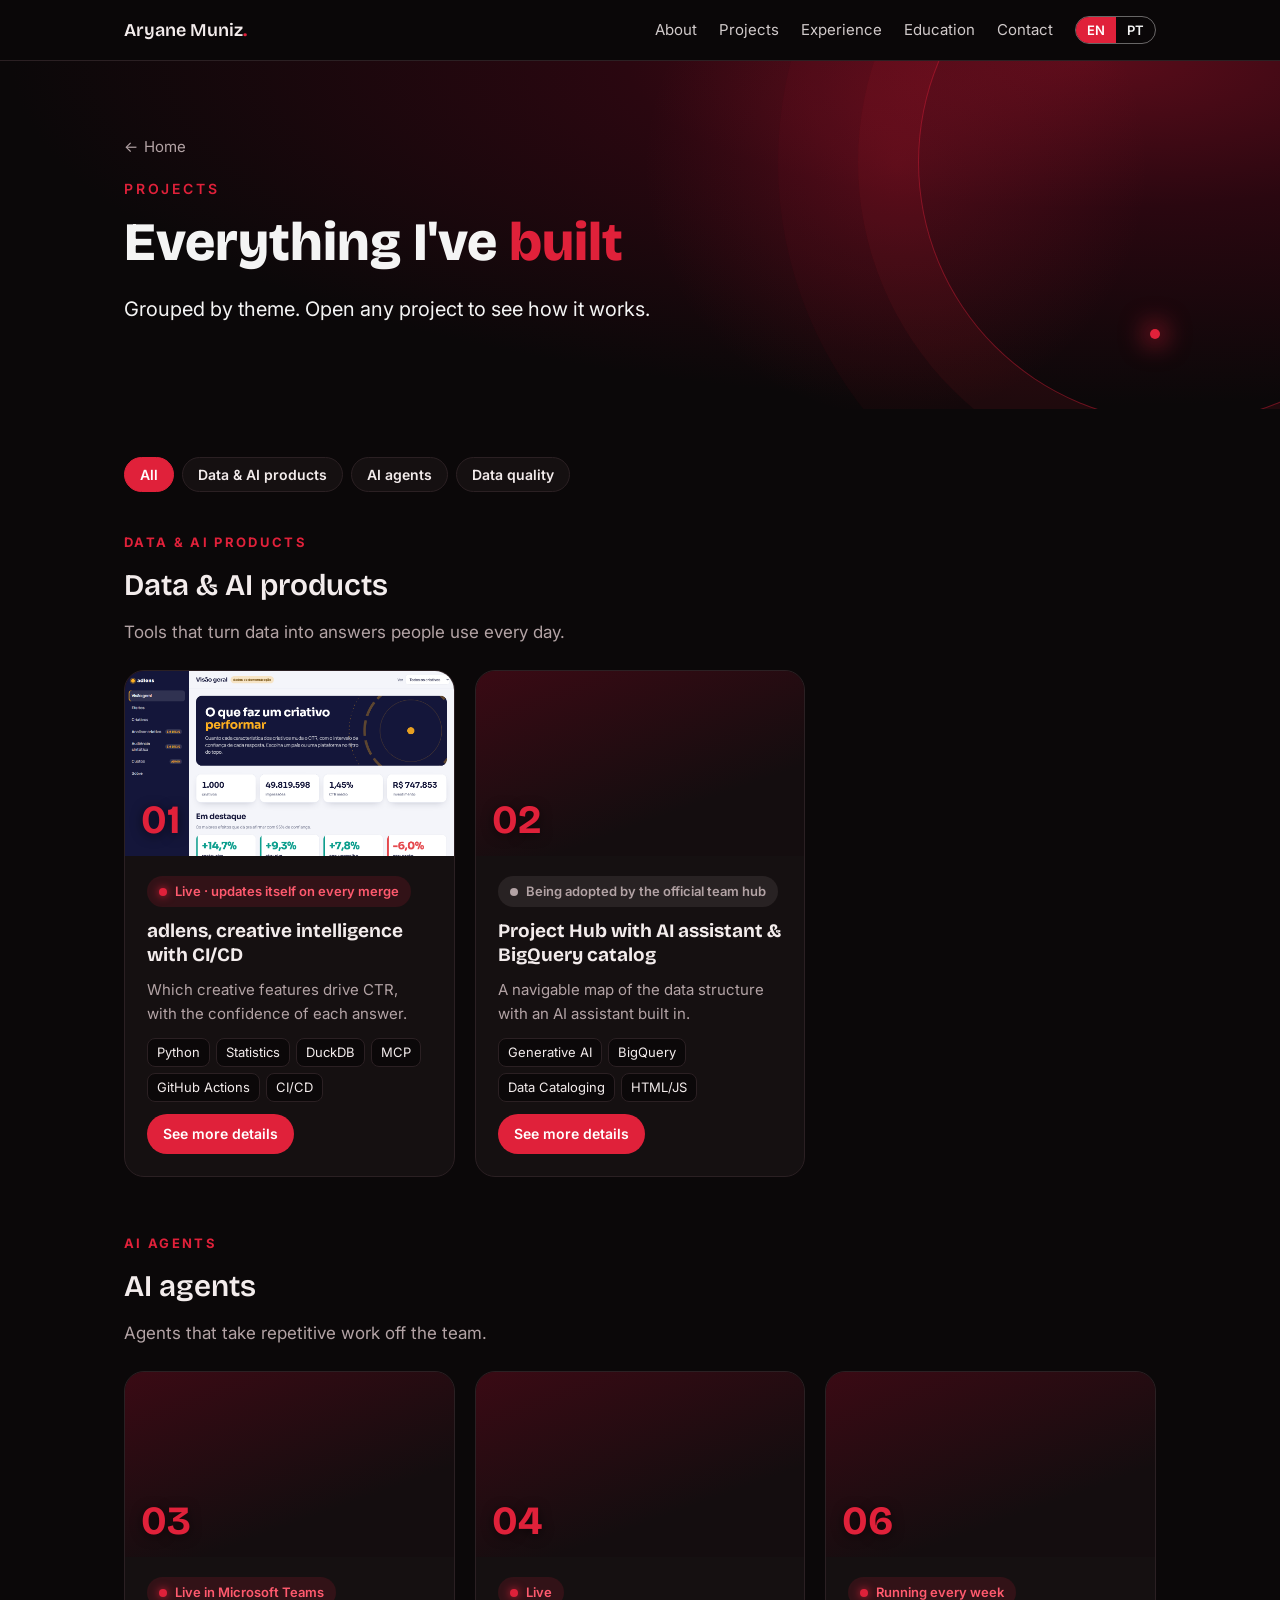
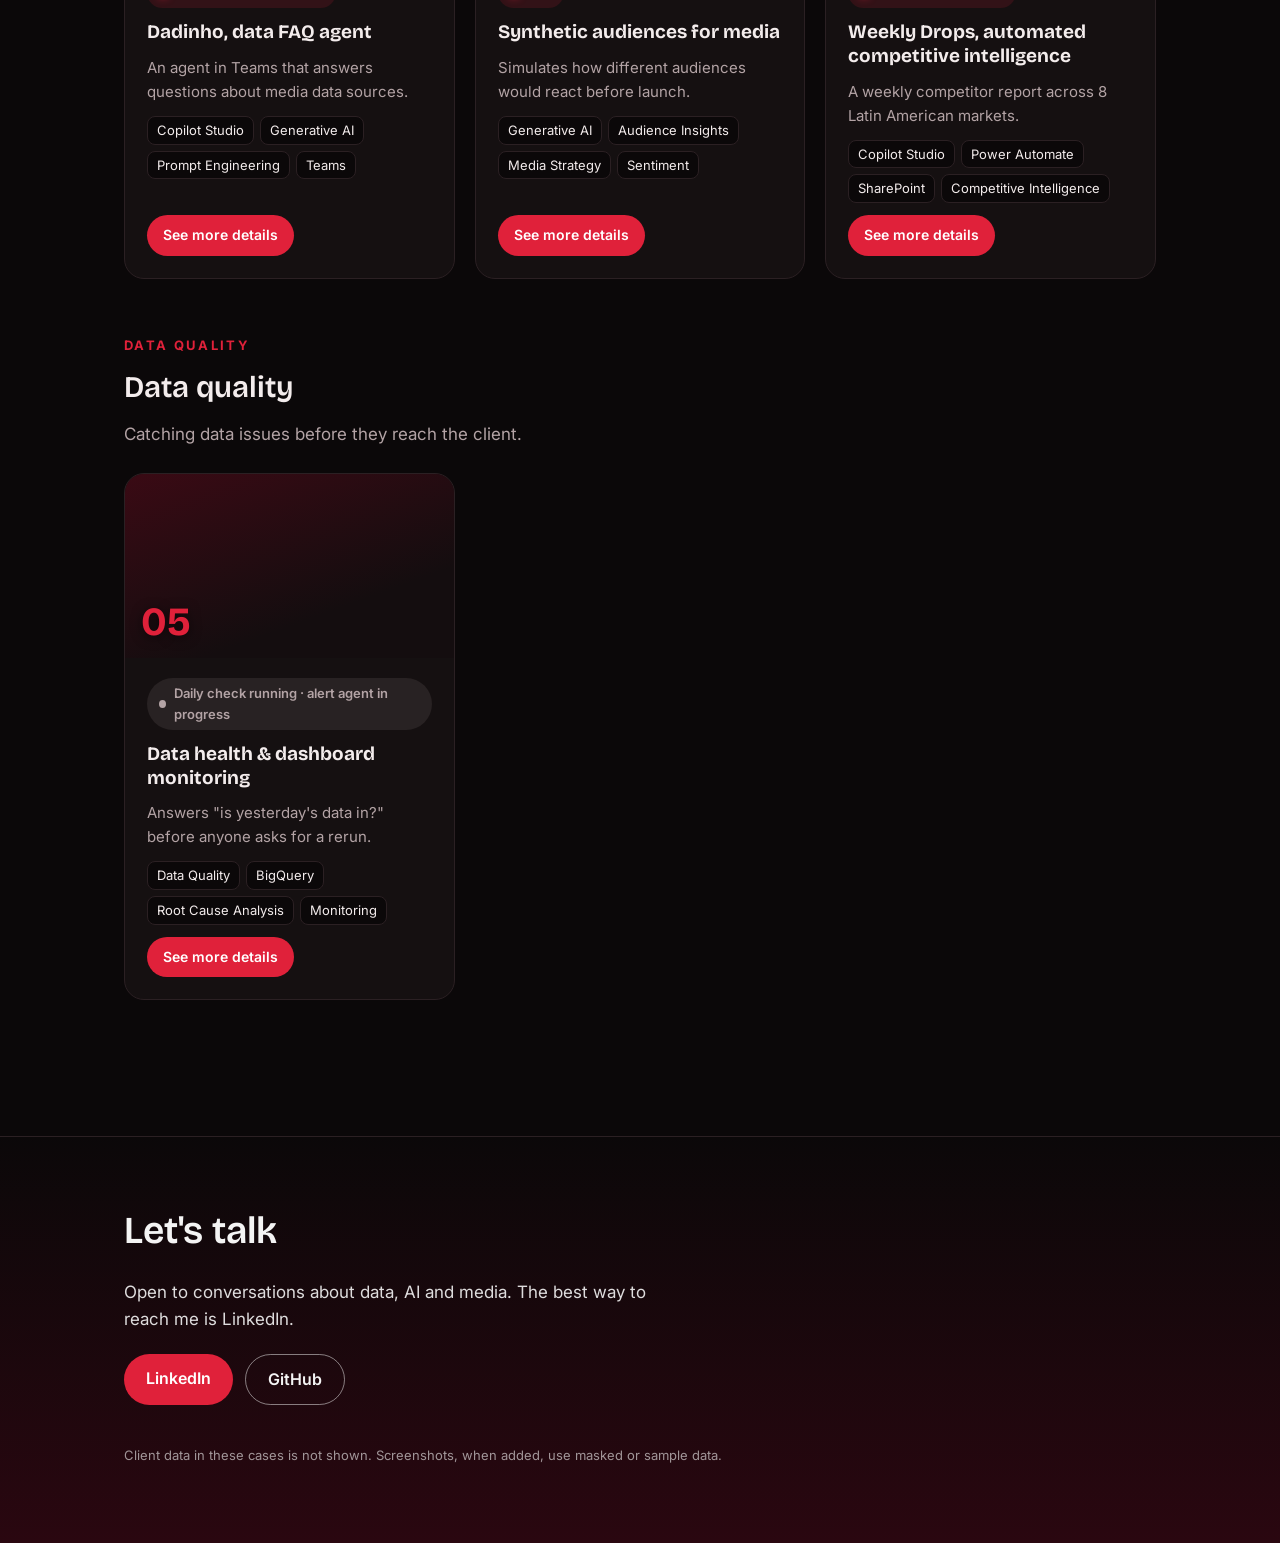
==== projetos.html @ 98534bae "feat: destaques na inicial, página de projetos por tema e detalhes de cada projeto" ====
<!doctype html>
<html lang="en">
<head>
<meta charset="utf-8">
<meta name="viewport" content="width=device-width, initial-scale=1">
<title>Projects · Aryane Muniz</title>
<meta name="description" content="Aryane Muniz — all projects in data engineering and AI, by theme.">
<link rel="preconnect" href="https://fonts.googleapis.com">
<link href="https://fonts.googleapis.com/css2?family=Bricolage+Grotesque:opsz,wght@12..96,500;12..96,700;12..96,800&family=Inter:wght@400;500;600;700&display=swap" rel="stylesheet">
<link rel="stylesheet" href="assets/site.css">
</head>
<body>

<header class="bar">
  <div class="wrap">
    <a class="logo" href="index.html">Aryane Muniz<b>.</b></a>
    <nav class="nav">
      <a href="index.html#about"><span lang="en">About</span><span lang="pt">Sobre</span></a>
      <a href="projetos.html"><span lang="en">Projects</span><span lang="pt">Projetos</span></a>
      <a href="index.html#experience"><span lang="en">Experience</span><span lang="pt">Experiência</span></a>
      <a href="index.html#education"><span lang="en">Education</span><span lang="pt">Formação</span></a>
      <a href="index.html#contact"><span lang="en">Contact</span><span lang="pt">Contato</span></a>
      <div class="lang" role="group" aria-label="Language">
        <button type="button" data-lang="en" aria-pressed="true">EN</button>
        <button type="button" data-lang="pt" aria-pressed="false">PT</button>
      </div>
    </nav>
  </div>
</header>

<div class="hero page-hero" id="top">
  <div class="spot"></div>
  <div class="wrap">
    <a class="crumb" href="index.html">← <span lang="en">Home</span><span lang="pt">Início</span></a>
    <div class="eyebrow" style="margin-top:18px"><span lang="en">Projects</span><span lang="pt">Projetos</span></div>
    <h1><span lang="en">Everything I've <em>built</em></span><span lang="pt">Tudo o que eu <em>construí</em></span></h1>
    <p class="lead"><span lang="en">Grouped by theme. Open any project to see how it works.</span><span lang="pt">Organizados por tema. Abra qualquer projeto pra ver como funciona.</span></p>
  </div>
</div>

<section style="padding-top:48px">
  <div class="wrap">
    <div class="filters" role="group" aria-label="Filtrar por tema">
      <button type="button" data-tema="todos" aria-pressed="true"><span lang="en">All</span><span lang="pt">Todos</span></button>
      <button type="button" data-tema="produtos" aria-pressed="false"><span lang="en">Data &amp; AI products</span><span lang="pt">Produtos de dados e IA</span></button>
      <button type="button" data-tema="agentes" aria-pressed="false"><span lang="en">AI agents</span><span lang="pt">Agentes de IA</span></button>
      <button type="button" data-tema="qualidade" aria-pressed="false"><span lang="en">Data quality</span><span lang="pt">Qualidade de dados</span></button>
    </div>

    <section class="theme" data-tema="produtos" style="padding:0">
      <div class="kicker reveal"><span lang="en">Data &amp; AI products</span><span lang="pt">Produtos de dados e IA</span></div>
      <h2 class="reveal"><span lang="en">Data &amp; AI products</span><span lang="pt">Produtos de dados e IA</span></h2>
      <p class="sub"><span lang="en">Tools that turn data into answers people use every day.</span><span lang="pt">Ferramentas que transformam dado em resposta para o dia a dia.</span></p>
      <div class="grid">
        <article class="pcard reveal" style="transition-delay:0ms">
          <div class="thumb">
            <div class="ph"></div>
          <img src="img/adlens-hub.png" alt="adlens, inteligência de criativos com CI/CD" onerror="this.remove()">
            <span class="num">01</span>
          </div>
          <div class="pbody">
            <div class="status"><span lang="en">Live · updates itself on every merge</span><span lang="pt">No ar · se atualiza a cada merge</span></div>
            <h3><span lang="en">adlens, creative intelligence with CI/CD</span><span lang="pt">adlens, inteligência de criativos com CI/CD</span></h3>
            <p><span lang="en">Which creative features drive CTR, with the confidence of each answer.</span><span lang="pt">Quais características dos criativos puxam o CTR, com a confiança de cada resposta.</span></p>
            <div class="tags"><span>Python</span><span>Statistics</span><span>DuckDB</span><span>MCP</span><span>GitHub Actions</span><span>CI/CD</span></div>
            <a class="btn primary" href="projetos/adlens.html"><span lang="en">See more details</span><span lang="pt">Ver mais detalhes</span></a>
          </div>
        </article>
        <article class="pcard reveal" style="transition-delay:60ms">
          <div class="thumb">
            <div class="ph"></div>
          <img src="img/hub-ia.png" alt="Hub com assistente de IA e catálogo do BigQuery" onerror="this.remove()">
            <span class="num">02</span>
          </div>
          <div class="pbody">
            <div class="status wip"><span lang="en">Being adopted by the official team hub</span><span lang="pt">Sendo incorporado ao Hub oficial do time</span></div>
            <h3><span lang="en">Project Hub with AI assistant &amp; BigQuery catalog</span><span lang="pt">Hub com assistente de IA e catálogo do BigQuery</span></h3>
            <p><span lang="en">A navigable map of the data structure with an AI assistant built in.</span><span lang="pt">Um mapa navegável da estrutura de dados com um assistente de IA integrado.</span></p>
            <div class="tags"><span>Generative AI</span><span>BigQuery</span><span>Data Cataloging</span><span>HTML/JS</span></div>
            <a class="btn primary" href="projetos/hub-ia.html"><span lang="en">See more details</span><span lang="pt">Ver mais detalhes</span></a>
          </div>
        </article>
      </div>
    </section>

    <section class="theme" data-tema="agentes" style="padding:0">
      <div class="kicker reveal"><span lang="en">AI agents</span><span lang="pt">Agentes de IA</span></div>
      <h2 class="reveal"><span lang="en">AI agents</span><span lang="pt">Agentes de IA</span></h2>
      <p class="sub"><span lang="en">Agents that take repetitive work off the team.</span><span lang="pt">Agentes que tiram trabalho repetitivo do time.</span></p>
      <div class="grid">
        <article class="pcard reveal" style="transition-delay:0ms">
          <div class="thumb">
            <div class="ph"></div>
          <img src="img/dadinho.png" alt="Dadinho, agente de FAQ de dados" onerror="this.remove()">
            <span class="num">03</span>
          </div>
          <div class="pbody">
            <div class="status"><span lang="en">Live in Microsoft Teams</span><span lang="pt">No ar no Microsoft Teams</span></div>
            <h3><span lang="en">Dadinho, data FAQ agent</span><span lang="pt">Dadinho, agente de FAQ de dados</span></h3>
            <p><span lang="en">An agent in Teams that answers questions about media data sources.</span><span lang="pt">Um agente no Teams que responde dúvidas sobre as bases de mídia.</span></p>
            <div class="tags"><span>Copilot Studio</span><span>Generative AI</span><span>Prompt Engineering</span><span>Teams</span></div>
            <a class="btn primary" href="projetos/dadinho.html"><span lang="en">See more details</span><span lang="pt">Ver mais detalhes</span></a>
          </div>
        </article>
        <article class="pcard reveal" style="transition-delay:60ms">
          <div class="thumb">
            <div class="ph"></div>
          <img src="img/audiencia-sintetica.png" alt="Audiência sintética para mídia" onerror="this.remove()">
            <span class="num">04</span>
          </div>
          <div class="pbody">
            <div class="status"><span lang="en">Live</span><span lang="pt">No ar</span></div>
            <h3><span lang="en">Synthetic audiences for media</span><span lang="pt">Audiência sintética para mídia</span></h3>
            <p><span lang="en">Simulates how different audiences would react before launch.</span><span lang="pt">Simula como públicos diferentes reagiriam antes de lançar.</span></p>
            <div class="tags"><span>Generative AI</span><span>Audience Insights</span><span>Media Strategy</span><span>Sentiment</span></div>
            <a class="btn primary" href="projetos/audiencia-sintetica.html"><span lang="en">See more details</span><span lang="pt">Ver mais detalhes</span></a>
          </div>
        </article>
        <article class="pcard reveal" style="transition-delay:120ms">
          <div class="thumb">
            <div class="ph"></div>
          <img src="img/weekly-drops.png" alt="Weekly Drops, inteligência competitiva automatizada" onerror="this.remove()">
            <span class="num">06</span>
          </div>
          <div class="pbody">
            <div class="status"><span lang="en">Running every week</span><span lang="pt">Rodando toda semana</span></div>
            <h3><span lang="en">Weekly Drops, automated competitive intelligence</span><span lang="pt">Weekly Drops, inteligência competitiva automatizada</span></h3>
            <p><span lang="en">A weekly competitor report across 8 Latin American markets.</span><span lang="pt">Um relatório semanal de concorrência em 8 mercados da América Latina.</span></p>
            <div class="tags"><span>Copilot Studio</span><span>Power Automate</span><span>SharePoint</span><span>Competitive Intelligence</span></div>
            <a class="btn primary" href="projetos/weekly-drops.html"><span lang="en">See more details</span><span lang="pt">Ver mais detalhes</span></a>
          </div>
        </article>
      </div>
    </section>

    <section class="theme" data-tema="qualidade" style="padding:0">
      <div class="kicker reveal"><span lang="en">Data quality</span><span lang="pt">Qualidade de dados</span></div>
      <h2 class="reveal"><span lang="en">Data quality</span><span lang="pt">Qualidade de dados</span></h2>
      <p class="sub"><span lang="en">Catching data issues before they reach the client.</span><span lang="pt">Pegar problema de dado antes que chegue no cliente.</span></p>
      <div class="grid">
        <article class="pcard reveal" style="transition-delay:0ms">
          <div class="thumb">
            <div class="ph"></div>
          <img src="img/saude-do-dado.png" alt="Saúde do dado e monitoramento de dashboards" onerror="this.remove()">
            <span class="num">05</span>
          </div>
          <div class="pbody">
            <div class="status wip"><span lang="en">Daily check running · alert agent in progress</span><span lang="pt">Checagem diária rodando · agente de alertas em construção</span></div>
            <h3><span lang="en">Data health &amp; dashboard monitoring</span><span lang="pt">Saúde do dado e monitoramento de dashboards</span></h3>
            <p><span lang="en">Answers "is yesterday's data in?" before anyone asks for a rerun.</span><span lang="pt">Responde "o dado de ontem entrou?" antes de alguém pedir reprocessamento.</span></p>
            <div class="tags"><span>Data Quality</span><span>BigQuery</span><span>Root Cause Analysis</span><span>Monitoring</span></div>
            <a class="btn primary" href="projetos/saude-do-dado.html"><span lang="en">See more details</span><span lang="pt">Ver mais detalhes</span></a>
          </div>
        </article>
      </div>
    </section>
  </div>
</section>

<footer id="contact">
  <div class="wrap">
    <h2><span lang="en">Let's talk</span><span lang="pt">Vamos conversar</span></h2>
    <p style="max-width:560px;opacity:.9"><span lang="en">Open to conversations about data, AI and media. The best way to reach me is LinkedIn.</span><span lang="pt">Aberta a conversas sobre dados, IA e mídia. O melhor jeito de falar comigo é pelo LinkedIn.</span></p>
    <div class="cta">
      <a class="btn primary" href="https://www.linkedin.com/in/aryanemuniz-ai" target="_blank" rel="noopener">LinkedIn</a>
      <a class="btn ghost" href="https://github.com/AryaneMuniz" target="_blank" rel="noopener">GitHub</a>
    </div>
    <p class="small"><span lang="en">Client data in these cases is not shown. Screenshots, when added, use masked or sample data.</span><span lang="pt">Os cases não mostram dado de cliente. Os prints, quando entrarem, usam dados mascarados ou fictícios.</span></p>
  </div>
</footer>

<script src="assets/site.js"></script>
</body>
</html>
---- assets/site.css ----
:root{
  --panel:#140d0f; --panel-2:#3a0a14; --red:#E0213A; --red-soft:#ff5a6e; --red-deep:#8f1424;
  --bg:#0b0809; --card:#151011; --ink:#f3ecec; --muted:#b3a3a5; --line:#2b2023;
  --display:'Bricolage Grotesque',system-ui,sans-serif;
  --body:'Inter',system-ui,-apple-system,sans-serif;
  color-scheme:dark;
}
*{box-sizing:border-box}
html{scroll-behavior:smooth}
body{margin:0;background:var(--bg);color:var(--ink);font-family:var(--body);font-size:17px;line-height:1.6}
a{color:inherit}
.wrap{max-width:1080px;margin:0 auto;padding:0 24px}

/* language toggle: show only the active language */
html[lang="en"] [lang="pt"], html[lang="pt"] [lang="en"]{display:none !important}

/* top bar */
.bar{position:sticky;top:0;z-index:10;background:rgba(11,8,9,.85);backdrop-filter:blur(8px);border-bottom:1px solid var(--line);color:var(--ink)}
.bar .wrap{display:flex;align-items:center;justify-content:space-between;height:60px}
.logo{font-family:var(--display);font-weight:600;font-size:18px;text-decoration:none}
.logo b{color:var(--red)}
.nav{display:flex;gap:22px;align-items:center;font-size:15px}
.nav a{text-decoration:none;opacity:.85}
.nav a:hover{opacity:1;color:var(--red)}
.lang{display:flex;border:1.5px solid rgba(244,244,244,.4);border-radius:99px;overflow:hidden}
.lang button{background:none;border:0;color:#F4F4F4;font:600 13px var(--body);padding:5px 11px;cursor:pointer}
.lang button[aria-pressed="true"]{background:var(--red);color:#fff}

/* hero */
.hero{background:radial-gradient(ellipse at 85% 0%,#5a0c1a 0,#2a0710 30%,var(--bg) 70%);color:#F4F4F4;padding:88px 0 96px;position:relative;overflow:hidden}
.hero::after{content:"";position:absolute;right:-160px;top:-160px;width:520px;height:520px;border-radius:50%;border:1px solid rgba(224,33,58,.45);box-shadow:0 0 0 60px rgba(224,33,58,.06),0 0 0 140px rgba(224,33,58,.04)}
.hero::before{content:"";position:absolute;right:120px;bottom:70px;width:10px;height:10px;border-radius:50%;background:var(--red);box-shadow:0 0 24px 6px rgba(224,33,58,.6)}
.eyebrow{font-size:14px;letter-spacing:.2em;text-transform:uppercase;color:var(--red);font-weight:600}
h1{font-family:var(--display);font-weight:800;font-size:clamp(38px,6vw,64px);line-height:1.05;margin:14px 0 22px;max-width:760px;position:relative;z-index:1}
h1 em{font-style:normal;color:var(--red)}
.lead{font-size:20px;max-width:620px;opacity:.92;position:relative;z-index:1}
.cta{display:flex;flex-wrap:wrap;gap:12px;margin-top:32px;position:relative;z-index:1}
.btn{display:inline-block;text-decoration:none;font-weight:600;padding:12px 22px;border-radius:99px;font-size:16px}
.btn.primary{background:var(--red);color:#fff}
.btn.ghost{border:1.5px solid rgba(244,244,244,.5);color:#F4F4F4}
.btn:hover{filter:brightness(1.08)}

/* sections */
section{padding:80px 0}
h2{font-family:var(--display);font-weight:600;font-size:clamp(28px,4vw,38px);margin:0 0 10px}
.sub{color:var(--muted);margin:0 0 40px;max-width:640px}
.kicker{font-size:13px;letter-spacing:.18em;text-transform:uppercase;color:var(--red);font-weight:700;margin-bottom:8px}

/* about */
.about{display:grid;grid-template-columns:1.3fr 1fr;gap:48px}
.about p{margin:0 0 16px}
.pill-list{display:flex;flex-wrap:wrap;gap:8px}
.pill{border:1.5px solid var(--line);background:var(--card);border-radius:99px;padding:6px 14px;font-size:14px;font-weight:500}
.box{background:var(--card);border:1px solid var(--line);border-radius:18px;padding:26px}
.box h3{font-family:var(--display);font-size:17px;margin:0 0 14px}
.clients{display:flex;flex-wrap:wrap;gap:10px;margin-top:6px}
.clients span{font-family:var(--display);font-weight:600;font-size:16px}
.clients span+span::before{content:"·";margin-right:10px;color:var(--red)}

/* cases */
.cases{display:grid;gap:24px}
.case{background:var(--card);border:1px solid var(--line);border-radius:22px;display:grid;grid-template-columns:1fr 1.15fr;overflow:hidden}
.case .media{background:linear-gradient(160deg,#3a0a14,#140d0f 70%);color:#F4F4F4;display:flex;flex-direction:column;justify-content:space-between;padding:28px;min-height:280px;position:relative;overflow:hidden}
.case .media .num{font-family:var(--display);font-size:64px;font-weight:700;color:var(--red);line-height:1}
.case .media .ph{font-size:13px;opacity:.6;border:1px dashed rgba(244,244,244,.4);border-radius:10px;padding:10px 12px}
.case .media img{position:absolute;inset:0;width:100%;height:100%;object-fit:cover}
.case .body{padding:30px 32px}
.case h3{font-family:var(--display);font-size:22px;line-height:1.2;margin:4px 0 16px}
.case dl{margin:0 0 18px;display:grid;gap:10px}
.case dt{font-size:12px;letter-spacing:.14em;text-transform:uppercase;font-weight:700;color:var(--muted)}
.case dd{margin:2px 0 0}
.status{display:inline-flex;align-items:center;gap:8px;font-size:14px;font-weight:600;background:rgba(224,33,58,.14);color:var(--red-soft);border-radius:99px;padding:5px 12px;margin-bottom:16px}
.status::before{content:"";width:8px;height:8px;border-radius:50%;background:var(--red);box-shadow:0 0 8px var(--red)}
.status.wip{background:rgba(179,163,165,.12);color:var(--muted)}.status.wip::before{background:var(--muted);box-shadow:none}
.tags{display:flex;flex-wrap:wrap;gap:6px}
.tags span{font-size:13px;background:var(--bg);border:1px solid var(--line);border-radius:8px;padding:3px 9px}

/* experience */
.timeline{display:grid;gap:18px}
.job{display:grid;grid-template-columns:180px 1fr;gap:24px;padding:24px 0;border-top:1px solid var(--line)}
.job .when{color:var(--muted);font-size:15px}
.job h3{font-family:var(--display);font-size:19px;margin:0 0 6px}
.job p{margin:0;color:var(--muted)}

/* footer */
footer{background:linear-gradient(180deg,var(--bg),#2a0710);border-top:1px solid var(--line);color:#F4F4F4;padding:64px 0}
footer h2{color:#F4F4F4}
footer .cta{margin-top:20px}
.small{font-size:13px;opacity:.6;margin-top:40px}

@media (max-width:820px){
  .nav a{display:none}
  .about{grid-template-columns:1fr}
  .case{grid-template-columns:1fr}
  .case .media{min-height:180px}
  .job{grid-template-columns:1fr;gap:4px}
  .hero::after{width:300px;height:300px;right:-150px;top:-150px}
  .eyebrow{position:relative;z-index:1}
  .hero::before{display:none}
  section{padding:60px 0}
}
@media (max-width:480px){ .wrap{padding:0 16px} .case .body{padding:24px 20px} }


/* EDUCATION */
.edu{display:grid;grid-template-columns:repeat(3,1fr);gap:18px}
.edu .box h3{margin-bottom:6px}
.edu .org{color:var(--red-soft);font-weight:600;font-size:15px}
.edu .when{color:var(--muted);font-size:14px;margin:2px 0 12px}
.edu ul{margin:0;padding-left:18px;color:var(--muted);font-size:15px}
.edu li{margin:3px 0}
.lvl{display:flex;justify-content:space-between;gap:16px;border-bottom:1px solid var(--line);padding:8px 0;font-size:15px}
.lvl:last-child{border-bottom:0}
.lvl b{color:var(--ink);font-weight:600}
.lvl span{color:var(--muted);text-align:right}
@media (max-width:820px){ .edu{grid-template-columns:1fr} }

/* MOTION */
@keyframes fadeUp{from{opacity:0;transform:translateY(24px)}to{opacity:1;transform:none}}
@keyframes spinSlow{to{transform:rotate(360deg)}}
@keyframes pulse{0%,100%{transform:scale(1);opacity:1}50%{transform:scale(1.6);opacity:.55}}
@keyframes float{0%,100%{transform:translateY(0)}50%{transform:translateY(-14px)}}
@keyframes glow{0%,100%{opacity:.75}50%{opacity:1}}
@keyframes blink{50%{opacity:0}}

.hero .eyebrow,.hero h1,.hero .lead,.hero .cta{opacity:0;animation:fadeUp .9s cubic-bezier(.2,.7,.2,1) forwards}
.hero h1{animation-delay:.12s}.hero .lead{animation-delay:.26s}.hero .cta{animation-delay:.4s}
.hero::after{animation:spinSlow 40s linear infinite, glow 6s ease-in-out infinite;border-top-color:rgba(255,90,110,.9)}
.hero::before{animation:pulse 2.6s ease-in-out infinite, float 7s ease-in-out infinite}
.hero h1 em{display:inline-block;animation:float 4s ease-in-out infinite}

/* spotlight that follows the mouse in the hero */
.hero .spot{position:absolute;inset:0;pointer-events:none;background:radial-gradient(420px circle at var(--mx,70%) var(--my,30%),rgba(224,33,58,.18),transparent 60%);transition:background .1s}

/* scroll reveal */
.reveal{opacity:0;transform:translateY(30px);transition:opacity .8s cubic-bezier(.2,.7,.2,1),transform .8s cubic-bezier(.2,.7,.2,1)}
.reveal.in{opacity:1;transform:none}

/* hover */
.case{transition:transform .35s ease,border-color .35s ease,box-shadow .35s ease}
.case:hover{transform:translateY(-6px);border-color:rgba(224,33,58,.5);box-shadow:0 18px 50px -20px rgba(224,33,58,.45)}
.case .media .num{transition:transform .5s ease,text-shadow .5s ease}
.case:hover .media .num{transform:translateX(6px) scale(1.06);text-shadow:0 0 24px rgba(224,33,58,.7)}
.pill,.tags span{transition:border-color .25s,color .25s,transform .25s}
.pill:hover,.tags span:hover{border-color:var(--red);color:var(--red-soft);transform:translateY(-2px)}
.btn{transition:transform .2s ease,filter .2s ease,box-shadow .2s ease}
.btn:hover{transform:translateY(-2px)}
.btn.primary:hover{box-shadow:0 10px 30px -8px rgba(224,33,58,.7)}
.logo b{display:inline-block;animation:blink 1.2s steps(1) infinite}

@media (prefers-reduced-motion: reduce){
  *,*::before,*::after{animation:none !important;transition:none !important}
  .hero .eyebrow,.hero h1,.hero .lead,.hero .cta,.reveal{opacity:1 !important;transform:none !important}
}

/* ===== destaques, projetos e detalhes ===== */
.case .more{margin-top:22px;display:flex;flex-wrap:wrap;gap:10px}
.case .media .ph{position:relative}
.case .media img{object-position:top left}
.see-all{display:flex;justify-content:center;margin-top:40px}
.btn.outline{border:1.5px solid var(--red);color:var(--ink)}
.btn.outline:hover{background:rgba(224,33,58,.12)}
.page-hero{padding:72px 0 64px}
.page-hero h1{font-size:clamp(34px,5vw,54px)}
.crumb{display:inline-flex;align-items:center;gap:6px;color:var(--muted);text-decoration:none;font-size:15px;position:relative;z-index:1}
.crumb:hover{color:var(--red-soft)}
.filters{display:flex;flex-wrap:wrap;gap:8px;margin:0 0 40px}
.filters button{font:600 14px var(--body);color:var(--ink);background:var(--card);border:1.5px solid var(--line);border-radius:99px;padding:8px 15px;cursor:pointer;transition:border-color .2s,background .2s}
.filters button:hover{border-color:var(--red)}
.filters button[aria-pressed="true"]{background:var(--red);border-color:var(--red);color:#fff}
.theme{margin-bottom:56px}
.theme h2{font-size:clamp(24px,3vw,30px)}
.theme .sub{margin-bottom:24px}
.grid{display:grid;grid-template-columns:repeat(auto-fill,minmax(300px,1fr));gap:20px}
.pcard{background:var(--card);border:1px solid var(--line);border-radius:20px;overflow:hidden;display:flex;flex-direction:column;transition:transform .35s ease,border-color .35s ease,box-shadow .35s ease,opacity .8s,translate .8s}
.pcard:hover{transform:translateY(-6px);border-color:rgba(224,33,58,.5);box-shadow:0 18px 50px -20px rgba(224,33,58,.45)}
.pcard .thumb{position:relative;aspect-ratio:16/9;background:linear-gradient(160deg,#3a0a14,#140d0f 70%);display:flex;align-items:flex-end;padding:16px;overflow:hidden}
.pcard .thumb img{position:absolute;inset:0;width:100%;height:100%;object-fit:cover;object-position:top left}
.pcard .thumb .ph{display:none}
.pcard .thumb .num{position:relative;font-family:var(--display);font-size:40px;font-weight:700;color:var(--red);line-height:1;text-shadow:0 2px 12px rgba(0,0,0,.6)}
.pcard .pbody{padding:20px 22px 22px;display:flex;flex-direction:column;gap:12px;flex:1}
.pcard .status{margin-bottom:0;align-self:flex-start;font-size:13px}
.pcard h3{font-family:var(--display);font-size:19px;line-height:1.25;margin:0}
.pcard p{margin:0;color:var(--muted);font-size:15px}
.pcard .btn{align-self:flex-start;margin-top:auto;padding:9px 16px;font-size:14px}
.detail{display:grid;grid-template-columns:1.35fr 1fr;gap:40px;align-items:start}
.detail .main{display:flex;flex-direction:column;gap:28px}
.detail h2{font-size:24px;margin:0 0 8px}
.detail p{margin:0}
.steps{list-style:none;margin:0;padding:0;display:grid;gap:12px;counter-reset:passo}
.steps li{counter-increment:passo;display:grid;grid-template-columns:36px 1fr;gap:12px;align-items:start}
.steps li::before{content:counter(passo);width:32px;height:32px;border-radius:50%;background:rgba(224,33,58,.16);color:var(--red-soft);font-weight:700;display:grid;place-items:center;font-size:14px}
.shot{border-radius:20px;overflow:hidden;border:1px solid var(--line);background:linear-gradient(160deg,#3a0a14,#140d0f 70%);aspect-ratio:16/10;position:relative;display:flex;align-items:center;justify-content:center;color:var(--muted);font-size:14px;padding:16px;text-align:center}
.shot img{position:absolute;inset:0;width:100%;height:100%;object-fit:cover;object-position:top left}
.side{display:flex;flex-direction:column;gap:18px;position:sticky;top:84px}
.side .box h3{margin-bottom:10px}
.next-prev{display:flex;justify-content:space-between;gap:12px;flex-wrap:wrap;margin-top:48px;padding-top:24px;border-top:1px solid var(--line)}
.next-prev a{color:var(--muted);text-decoration:none;font-weight:600}
.next-prev a:hover{color:var(--red-soft)}
@media (max-width:820px){.detail{grid-template-columns:1fr}.side{position:static}}
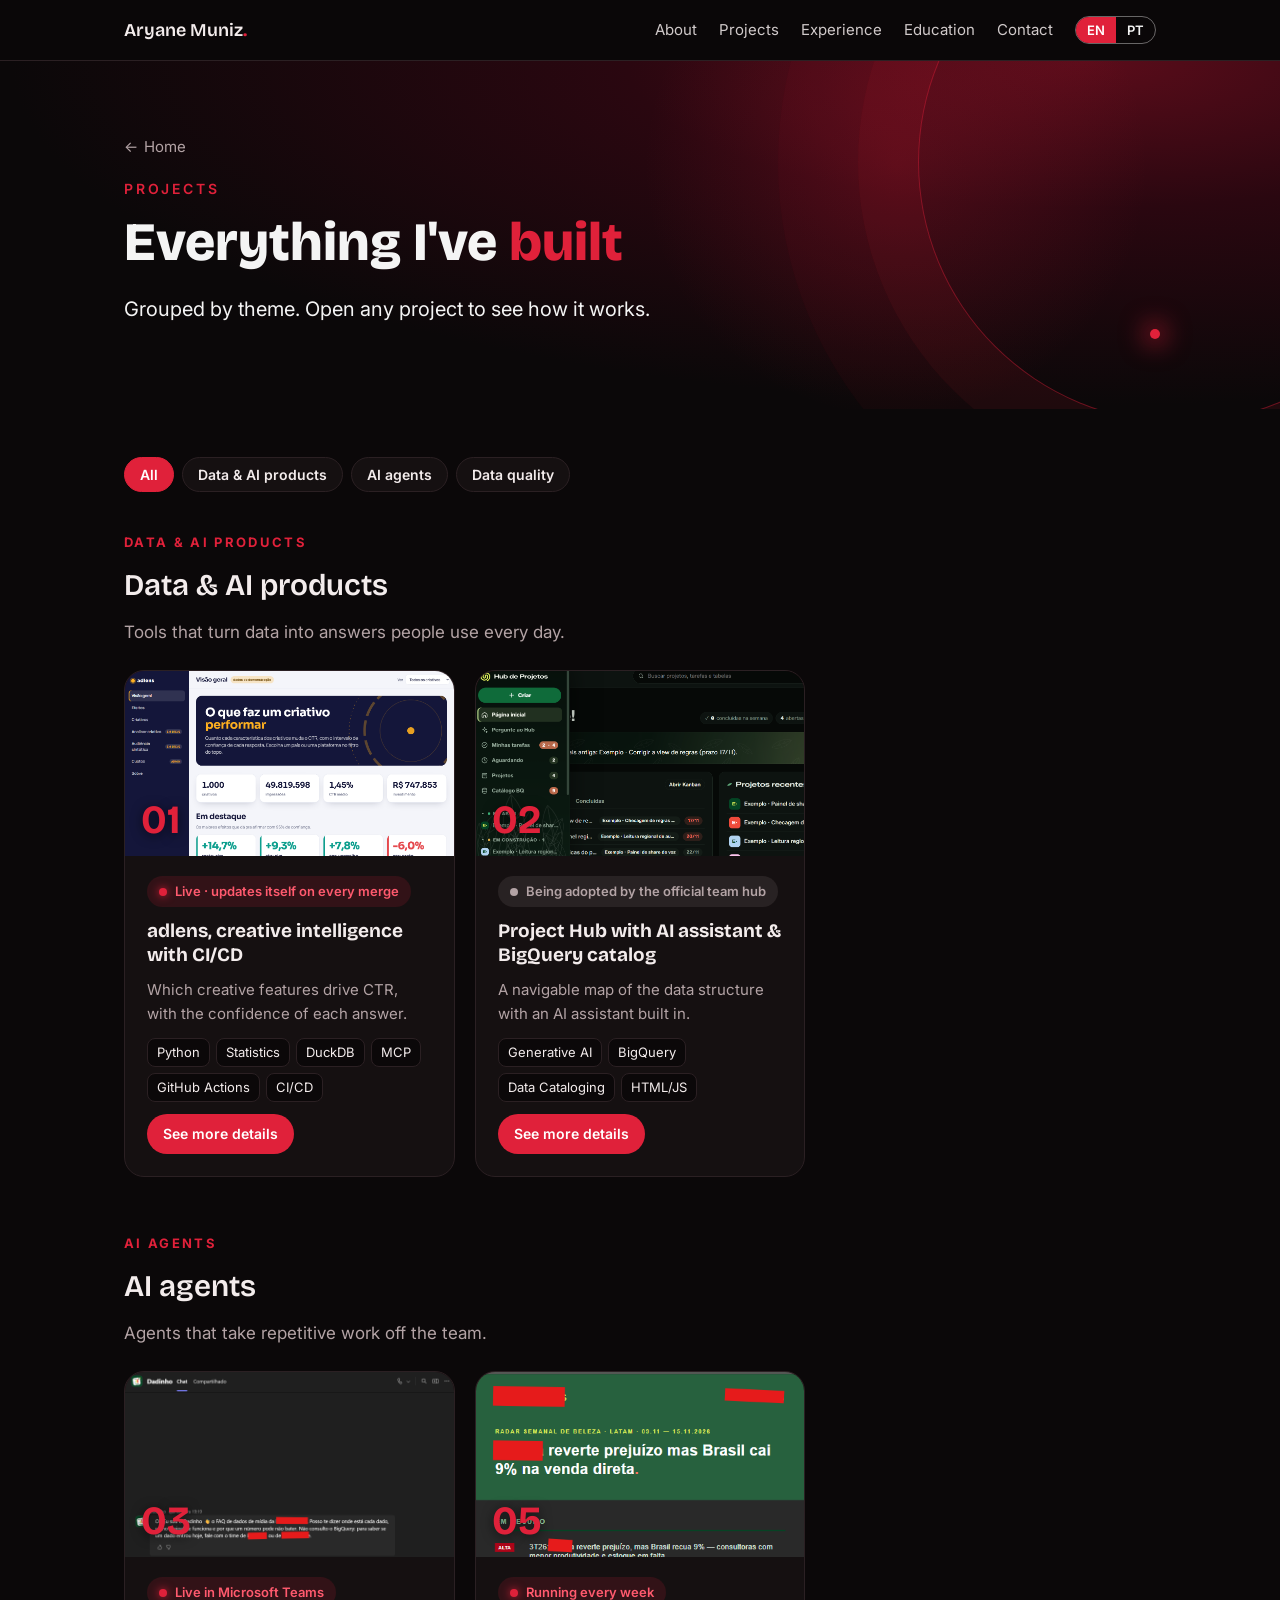
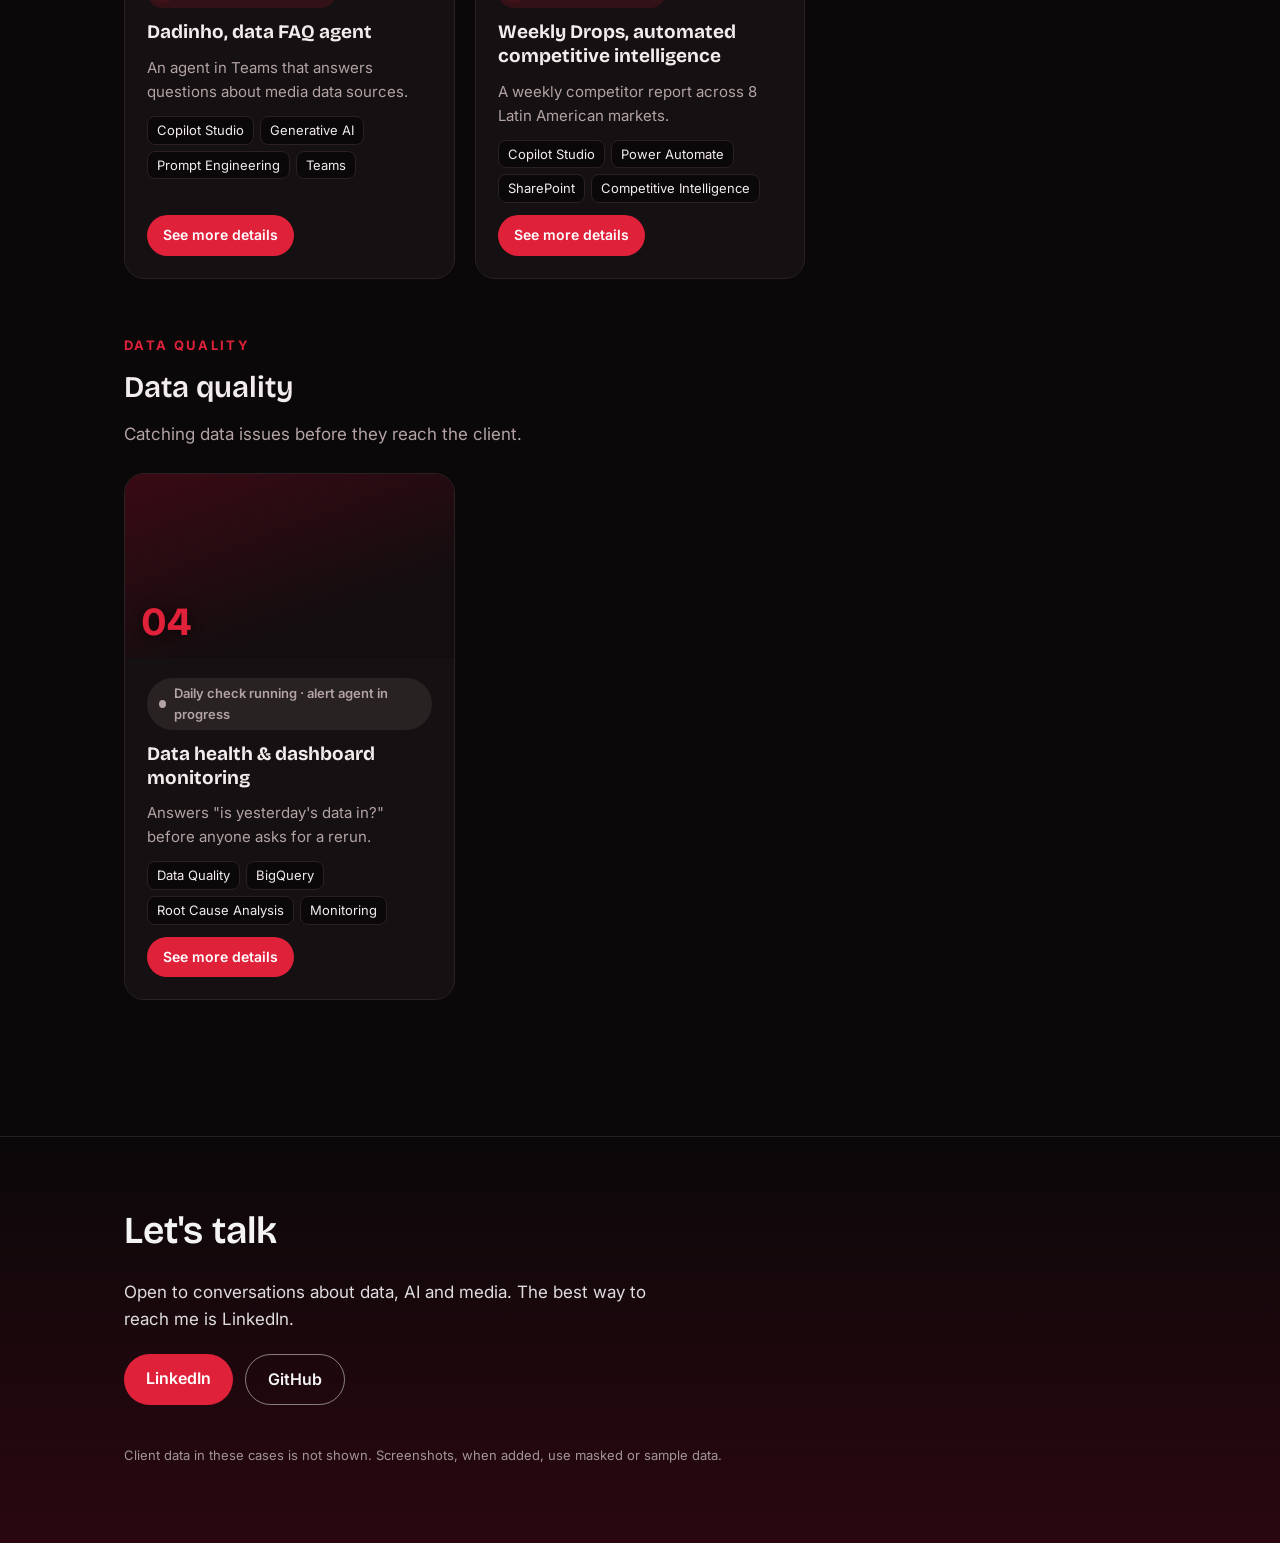
==== commit 7d5a4160: "feat: prints dos projetos e remove audiência sintética" ====
--- a/projetos.html
+++ b/projetos.html
@@ -105,22 +105,8 @@
         <article class="pcard reveal" style="transition-delay:60ms">
           <div class="thumb">
             <div class="ph"></div>
-          <img src="img/audiencia-sintetica.png" alt="Audiência sintética para mídia" onerror="this.remove()">
-            <span class="num">04</span>
-          </div>
-          <div class="pbody">
-            <div class="status"><span lang="en">Live</span><span lang="pt">No ar</span></div>
-            <h3><span lang="en">Synthetic audiences for media</span><span lang="pt">Audiência sintética para mídia</span></h3>
-            <p><span lang="en">Simulates how different audiences would react before launch.</span><span lang="pt">Simula como públicos diferentes reagiriam antes de lançar.</span></p>
-            <div class="tags"><span>Generative AI</span><span>Audience Insights</span><span>Media Strategy</span><span>Sentiment</span></div>
-            <a class="btn primary" href="projetos/audiencia-sintetica.html"><span lang="en">See more details</span><span lang="pt">Ver mais detalhes</span></a>
-          </div>
-        </article>
-        <article class="pcard reveal" style="transition-delay:120ms">
-          <div class="thumb">
-            <div class="ph"></div>
           <img src="img/weekly-drops.png" alt="Weekly Drops, inteligência competitiva automatizada" onerror="this.remove()">
-            <span class="num">06</span>
+            <span class="num">05</span>
           </div>
           <div class="pbody">
             <div class="status"><span lang="en">Running every week</span><span lang="pt">Rodando toda semana</span></div>
@@ -142,7 +128,7 @@
           <div class="thumb">
             <div class="ph"></div>
           <img src="img/saude-do-dado.png" alt="Saúde do dado e monitoramento de dashboards" onerror="this.remove()">
-            <span class="num">05</span>
+            <span class="num">04</span>
           </div>
           <div class="pbody">
             <div class="status wip"><span lang="en">Daily check running · alert agent in progress</span><span lang="pt">Checagem diária rodando · agente de alertas em construção</span></div>
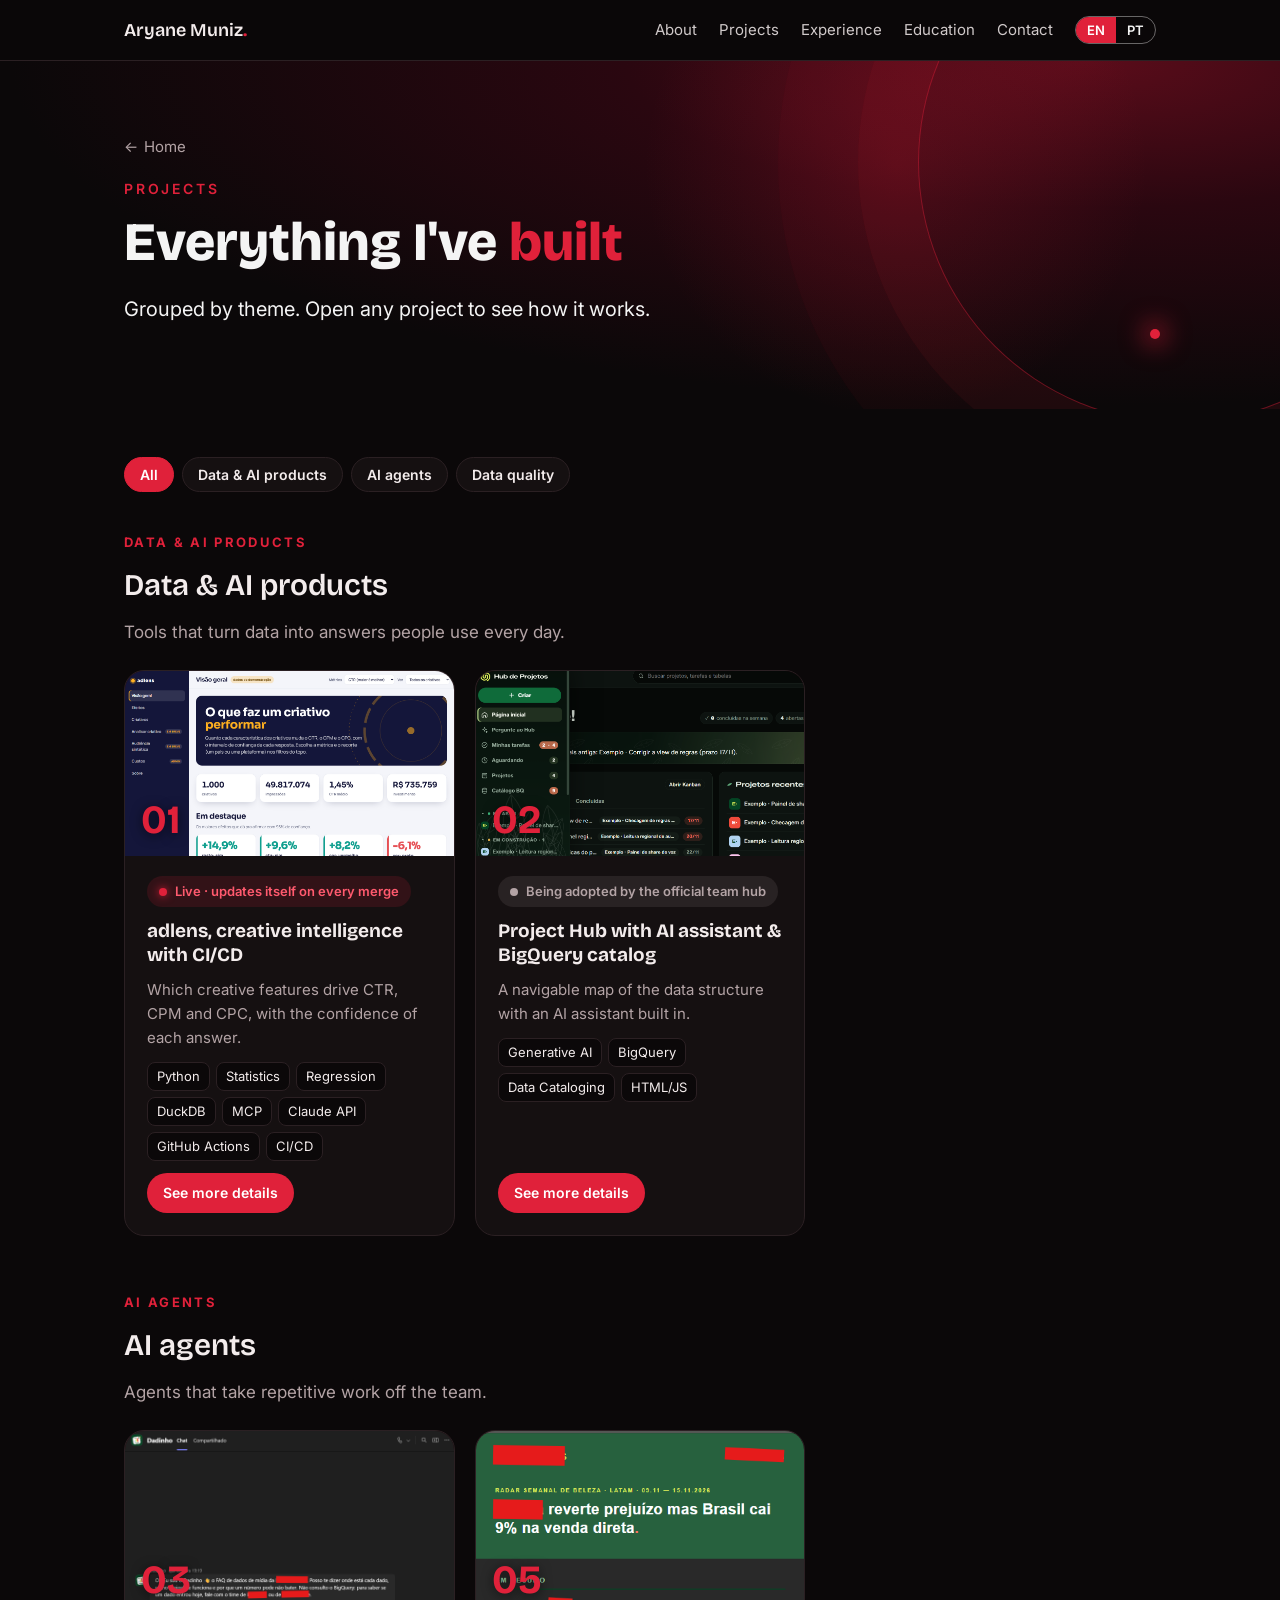
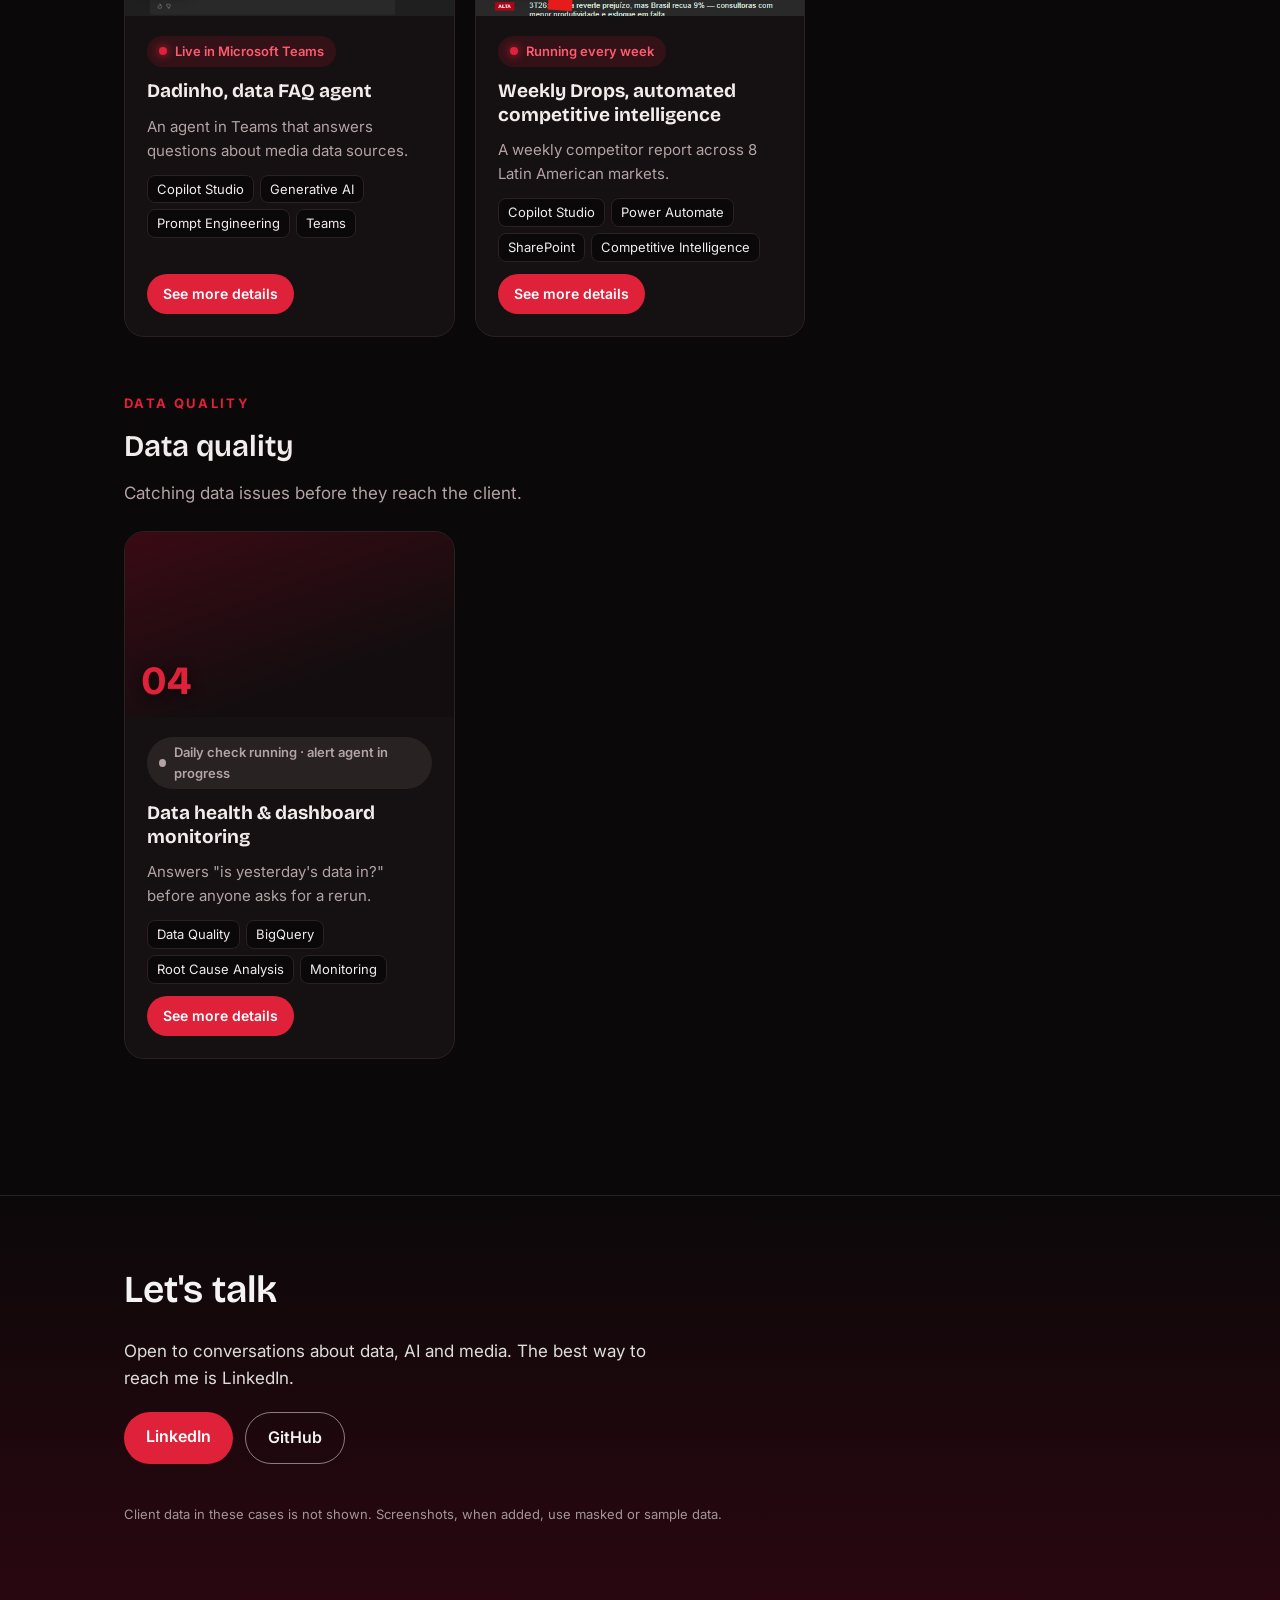
==== commit 9105f96d: "feat: case do adlens atualizado (regressão, CPM e CPC, 226 testes)" ====
--- a/projetos.html
+++ b/projetos.html
@@ -61,8 +61,8 @@
           <div class="pbody">
             <div class="status"><span lang="en">Live · updates itself on every merge</span><span lang="pt">No ar · se atualiza a cada merge</span></div>
             <h3><span lang="en">adlens, creative intelligence with CI/CD</span><span lang="pt">adlens, inteligência de criativos com CI/CD</span></h3>
-            <p><span lang="en">Which creative features drive CTR, with the confidence of each answer.</span><span lang="pt">Quais características dos criativos puxam o CTR, com a confiança de cada resposta.</span></p>
-            <div class="tags"><span>Python</span><span>Statistics</span><span>DuckDB</span><span>MCP</span><span>GitHub Actions</span><span>CI/CD</span></div>
+            <p><span lang="en">Which creative features drive CTR, CPM and CPC, with the confidence of each answer.</span><span lang="pt">Quais características dos criativos puxam o CTR, o CPM e o CPC, com a confiança de cada resposta.</span></p>
+            <div class="tags"><span>Python</span><span>Statistics</span><span>Regression</span><span>DuckDB</span><span>MCP</span><span>Claude API</span><span>GitHub Actions</span><span>CI/CD</span></div>
             <a class="btn primary" href="projetos/adlens.html"><span lang="en">See more details</span><span lang="pt">Ver mais detalhes</span></a>
           </div>
         </article>
